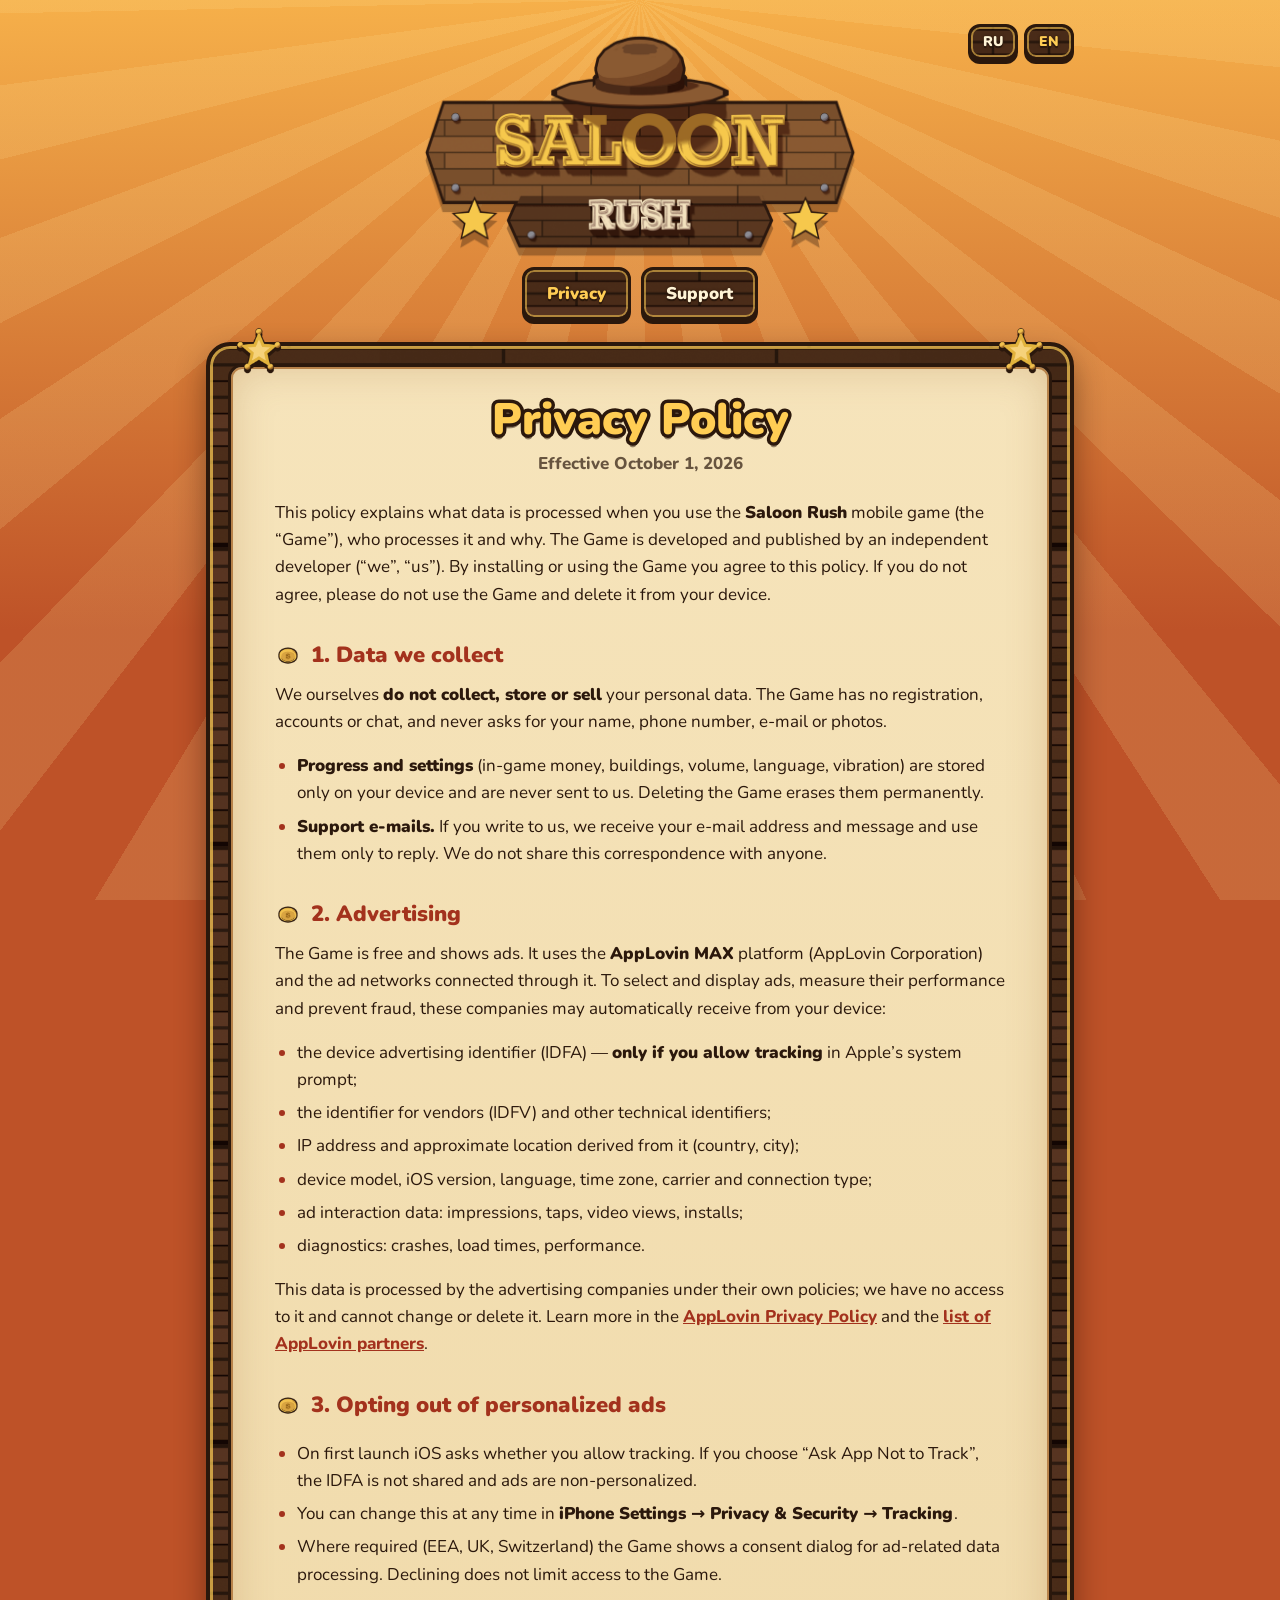
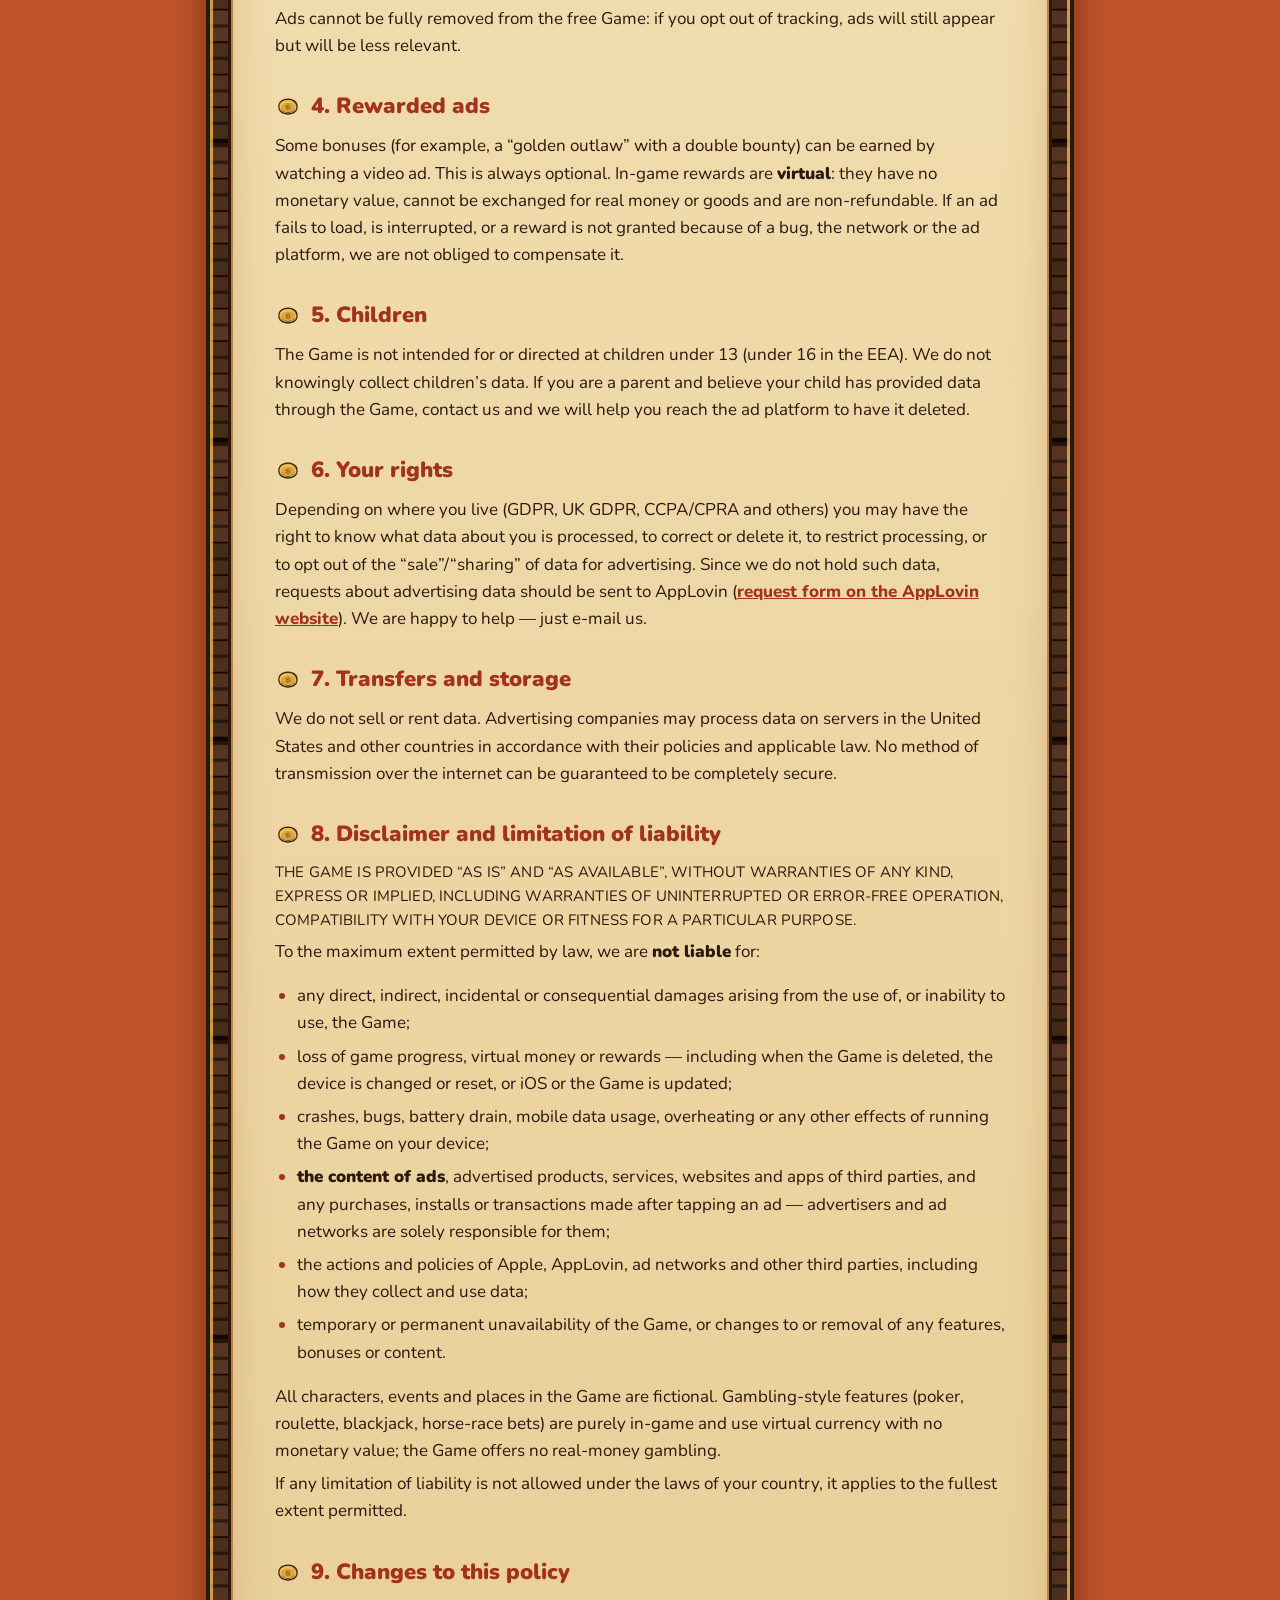
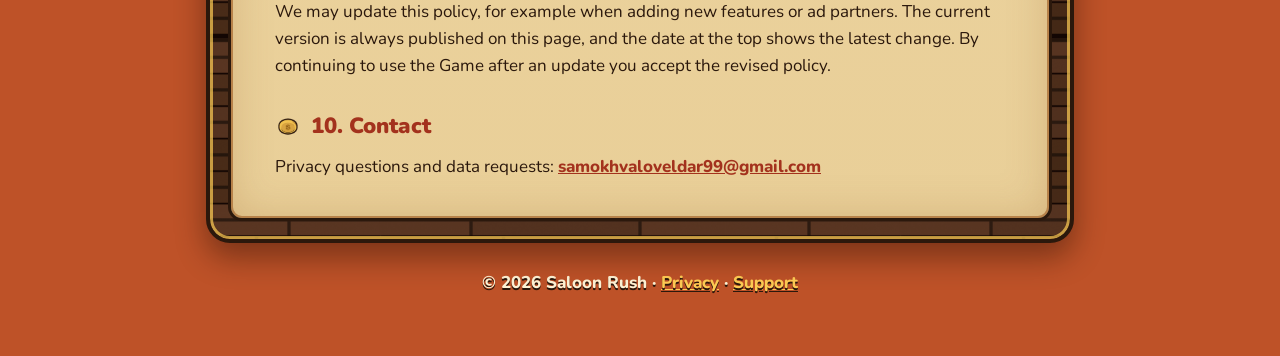
==== privacy.html @ 0d438d04 "Saloon Rush website: privacy policy and support Co-authored-by: Cursor <cursoragent@cursor.com>" ====
<!doctype html>
<html lang="en">
<head>
  <meta charset="utf-8">
  <meta name="viewport" content="width=device-width, initial-scale=1">
  <title>Saloon Rush — Privacy Policy</title>
  <meta name="title-ru" content="Saloon Rush — Политика конфиденциальности">
  <meta name="title-en" content="Saloon Rush — Privacy Policy">
  <meta name="description" content="Privacy Policy of the Saloon Rush mobile game.">
  <link rel="icon" href="img/icon.png">
  <link rel="preconnect" href="https://fonts.googleapis.com">
  <link rel="preconnect" href="https://fonts.gstatic.com" crossorigin>
  <link href="https://fonts.googleapis.com/css2?family=Nunito:wght@600;700;800;900&display=swap&subset=cyrillic" rel="stylesheet">
  <link rel="stylesheet" href="style.css">
  <script src="lang.js"></script>
</head>
<body>
<div class="wrap">
  <header>
    <div class="lang"><a class="plank" data-set="ru">RU</a><a class="plank" data-set="en">EN</a></div>
    <a class="logo-link" href="index.html"><img class="logo" src="img/logo.png" alt="Saloon Rush"></a>
  </header>
  <nav>
    <a class="plank on" href="privacy.html"><span data-lang="ru">Конфиденциальность</span><span data-lang="en">Privacy</span></a>
    <a class="plank" href="support.html"><span data-lang="ru">Поддержка</span><span data-lang="en">Support</span></a>
  </nav>

  <div class="board"><div class="paper">

<!-- ======================= RUSSIAN ======================= -->
<div data-lang="ru">
  <h1>Политика конфиденциальности</h1>
  <p class="date">Действует с 1 октября 2026 г.</p>

  <p>Эта политика описывает, какие данные обрабатываются при использовании мобильной игры <strong>Saloon Rush</strong> (далее — «Игра»), кто их обрабатывает и зачем. Игру разрабатывает и публикует независимый разработчик (далее — «мы»). Устанавливая Игру или пользуясь ею, вы соглашаетесь с этой политикой. Если вы не согласны — пожалуйста, не используйте Игру и удалите её с устройства.</p>

  <h2>1. Какие данные собираем мы</h2>
  <p>Мы сами <strong>не собираем, не храним и не продаём</strong> ваши персональные данные. В Игре нет регистрации, аккаунтов и чатов, мы не спрашиваем имя, телефон, e-mail или фотографии.</p>
  <ul>
    <li><strong>Прогресс и настройки</strong> (деньги в игре, постройки, громкость, язык, вибрация) хранятся только на вашем устройстве и никуда нам не отправляются. При удалении Игры они удаляются безвозвратно.</li>
    <li><strong>Письма в поддержку.</strong> Если вы напишете нам на e-mail, мы получим ваш адрес и содержание письма и используем их только для ответа. Переписка не передаётся третьим лицам.</li>
  </ul>

  <h2>2. Реклама</h2>
  <p>Игра бесплатна и показывает рекламу. Для этого используется рекламная платформа <strong>AppLovin MAX</strong> (AppLovin Corporation) и подключённые через неё рекламные сети-партнёры. Чтобы подобрать и показать объявление, измерить его эффективность и защититься от мошенничества, эти компании могут автоматически получать с вашего устройства:</p>
  <ul>
    <li>рекламный идентификатор устройства (IDFA) — <strong>только если вы разрешили отслеживание</strong> в системном окне Apple;</li>
    <li>идентификатор разработчика (IDFV) и другие технические идентификаторы;</li>
    <li>IP-адрес и примерное местоположение, определённое по нему (страна, город);</li>
    <li>модель устройства, версию iOS, язык, часовой пояс, оператора связи, тип подключения;</li>
    <li>данные о взаимодействии с рекламой: показы, нажатия, просмотры видео, установки;</li>
    <li>диагностические данные: сбои, время загрузки, производительность.</li>
  </ul>
  <p>Эти данные обрабатывают сами рекламные компании по своим правилам, мы к ним доступа не имеем и не можем их изменить или удалить. Подробнее: <a href="https://www.applovin.com/privacy/" target="_blank" rel="noopener">политика конфиденциальности AppLovin</a> и <a href="https://www.applovin.com/partners/" target="_blank" rel="noopener">список партнёров AppLovin</a>.</p>

  <h2>3. Как отключить персонализацию рекламы</h2>
  <ul>
    <li>При первом запуске iOS спросит, разрешаете ли вы отслеживание. Если выбрать «Попросить приложение не отслеживать», IDFA не передаётся, а реклама будет неперсонализированной.</li>
    <li>Изменить выбор можно в любой момент: <strong>Настройки iPhone → Конфиденциальность и безопасность → Отслеживание</strong>.</li>
    <li>Жителям ЕЭЗ, Великобритании и Швейцарии Игра при необходимости показывает окно согласия на обработку данных для рекламы. Отказ не ограничивает доступ к Игре.</li>
  </ul>
  <p>Полностью убрать рекламу из бесплатной Игры нельзя: при отказе от отслеживания объявления продолжат показываться, но будут менее точными.</p>

  <h2>4. Реклама за вознаграждение</h2>
  <p>Некоторые бонусы (например, «золотой бандит» с удвоенной наградой) можно получить, посмотрев рекламный ролик. Это всегда добровольно. Внутриигровые награды — <strong>виртуальные</strong>: они не имеют денежной стоимости, не обмениваются на реальные деньги или товары и не возвращаются. Если ролик не загрузился, был прерван или награда не начислилась из-за сбоя, сети или рекламной платформы, мы не обязаны её компенсировать.</p>

  <h2>5. Дети</h2>
  <p>Игра не предназначена для детей младше 13 лет (в ЕЭЗ — младше 16 лет) и не направлена на них. Мы сознательно не собираем данные детей. Если вы родитель и считаете, что ребёнок передал данные через Игру, напишите нам — мы поможем связаться с рекламной платформой для их удаления.</p>

  <h2>6. Ваши права</h2>
  <p>В зависимости от страны (GDPR, UK GDPR, CCPA/CPRA, ФЗ-152 и др.) вы можете иметь право узнать, какие данные о вас обрабатываются, исправить или удалить их, ограничить обработку или отказаться от «продажи»/«передачи» данных для рекламы. Так как сами мы данные не храним, такие запросы по рекламным данным нужно направлять в AppLovin (<a href="https://www.applovin.com/privacy/" target="_blank" rel="noopener">форма на сайте AppLovin</a>). Мы с радостью подскажем, как это сделать, — пишите на почту ниже.</p>

  <h2>7. Передача и хранение</h2>
  <p>Мы не продаём и не сдаём в аренду данные. Рекламные компании могут обрабатывать данные на серверах в США и других странах в соответствии со своими политиками и применимым законодательством. Мы не можем гарантировать абсолютную безопасность передачи данных через интернет.</p>

  <h2>8. Отказ от ответственности</h2>
  <p class="caps">Игра предоставляется «как есть» и «по мере доступности», без каких-либо гарантий, явных или подразумеваемых, в том числе гарантий бесперебойной работы, отсутствия ошибок, совместимости с вашим устройством и пригодности для определённой цели.</p>
  <p>В максимальной степени, допустимой законом, мы <strong>не несём ответственности</strong> за:</p>
  <ul>
    <li>любые прямые, косвенные, случайные или последующие убытки, связанные с использованием или невозможностью использования Игры;</li>
    <li>потерю игрового прогресса, виртуальных денег и наград — в том числе при удалении Игры, смене или сбросе устройства, обновлении iOS или Игры;</li>
    <li>сбои, ошибки, разряд батареи, расход мобильного трафика, перегрев или иные последствия работы Игры на устройстве;</li>
    <li><strong>содержание рекламы</strong>, рекламируемые товары, услуги, сайты и приложения третьих лиц, а также покупки, установки и любые сделки, совершённые после нажатия на рекламу, — ответственность за них несут рекламодатели и рекламные сети;</li>
    <li>действия и политику Apple, AppLovin, рекламных сетей и других третьих сторон, а также сбор и использование ими данных;</li>
    <li>временную или постоянную недоступность Игры, изменение или удаление любых её функций, бонусов и контента.</li>
  </ul>
  <p>Все персонажи, события и места в Игре вымышлены. Азартные элементы (покер, рулетка, блэкджек, ставки на скачках) — исключительно игровые, на виртуальную валюту без денежной стоимости; Игра не предлагает азартных игр на реальные деньги.</p>
  <p>Если какое-либо ограничение ответственности не допускается законом вашей страны, оно применяется в той мере, в какой это разрешено.</p>

  <h2>9. Изменения политики</h2>
  <p>Мы можем обновлять эту политику — например, при добавлении новых функций или рекламных партнёров. Актуальная версия всегда опубликована на этой странице, дата вверху показывает последнее изменение. Продолжая пользоваться Игрой после обновления, вы принимаете новую редакцию.</p>

  <h2>10. Контакты</h2>
  <p>Вопросы о конфиденциальности и запросы по данным: <a href="mailto:samokhvaloveldar99@gmail.com?subject=Saloon%20Rush%20%E2%80%94%20Privacy">samokhvaloveldar99@gmail.com</a></p>
</div>

<!-- ======================= ENGLISH ======================= -->
<div data-lang="en">
  <h1>Privacy Policy</h1>
  <p class="date">Effective October 1, 2026</p>

  <p>This policy explains what data is processed when you use the <strong>Saloon Rush</strong> mobile game (the “Game”), who processes it and why. The Game is developed and published by an independent developer (“we”, “us”). By installing or using the Game you agree to this policy. If you do not agree, please do not use the Game and delete it from your device.</p>

  <h2>1. Data we collect</h2>
  <p>We ourselves <strong>do not collect, store or sell</strong> your personal data. The Game has no registration, accounts or chat, and never asks for your name, phone number, e-mail or photos.</p>
  <ul>
    <li><strong>Progress and settings</strong> (in-game money, buildings, volume, language, vibration) are stored only on your device and are never sent to us. Deleting the Game erases them permanently.</li>
    <li><strong>Support e-mails.</strong> If you write to us, we receive your e-mail address and message and use them only to reply. We do not share this correspondence with anyone.</li>
  </ul>

  <h2>2. Advertising</h2>
  <p>The Game is free and shows ads. It uses the <strong>AppLovin MAX</strong> platform (AppLovin Corporation) and the ad networks connected through it. To select and display ads, measure their performance and prevent fraud, these companies may automatically receive from your device:</p>
  <ul>
    <li>the device advertising identifier (IDFA) — <strong>only if you allow tracking</strong> in Apple’s system prompt;</li>
    <li>the identifier for vendors (IDFV) and other technical identifiers;</li>
    <li>IP address and approximate location derived from it (country, city);</li>
    <li>device model, iOS version, language, time zone, carrier and connection type;</li>
    <li>ad interaction data: impressions, taps, video views, installs;</li>
    <li>diagnostics: crashes, load times, performance.</li>
  </ul>
  <p>This data is processed by the advertising companies under their own policies; we have no access to it and cannot change or delete it. Learn more in the <a href="https://www.applovin.com/privacy/" target="_blank" rel="noopener">AppLovin Privacy Policy</a> and the <a href="https://www.applovin.com/partners/" target="_blank" rel="noopener">list of AppLovin partners</a>.</p>

  <h2>3. Opting out of personalized ads</h2>
  <ul>
    <li>On first launch iOS asks whether you allow tracking. If you choose “Ask App Not to Track”, the IDFA is not shared and ads are non-personalized.</li>
    <li>You can change this at any time in <strong>iPhone Settings → Privacy &amp; Security → Tracking</strong>.</li>
    <li>Where required (EEA, UK, Switzerland) the Game shows a consent dialog for ad-related data processing. Declining does not limit access to the Game.</li>
  </ul>
  <p>Ads cannot be fully removed from the free Game: if you opt out of tracking, ads will still appear but will be less relevant.</p>

  <h2>4. Rewarded ads</h2>
  <p>Some bonuses (for example, a “golden outlaw” with a double bounty) can be earned by watching a video ad. This is always optional. In-game rewards are <strong>virtual</strong>: they have no monetary value, cannot be exchanged for real money or goods and are non-refundable. If an ad fails to load, is interrupted, or a reward is not granted because of a bug, the network or the ad platform, we are not obliged to compensate it.</p>

  <h2>5. Children</h2>
  <p>The Game is not intended for or directed at children under 13 (under 16 in the EEA). We do not knowingly collect children’s data. If you are a parent and believe your child has provided data through the Game, contact us and we will help you reach the ad platform to have it deleted.</p>

  <h2>6. Your rights</h2>
  <p>Depending on where you live (GDPR, UK GDPR, CCPA/CPRA and others) you may have the right to know what data about you is processed, to correct or delete it, to restrict processing, or to opt out of the “sale”/“sharing” of data for advertising. Since we do not hold such data, requests about advertising data should be sent to AppLovin (<a href="https://www.applovin.com/privacy/" target="_blank" rel="noopener">request form on the AppLovin website</a>). We are happy to help — just e-mail us.</p>

  <h2>7. Transfers and storage</h2>
  <p>We do not sell or rent data. Advertising companies may process data on servers in the United States and other countries in accordance with their policies and applicable law. No method of transmission over the internet can be guaranteed to be completely secure.</p>

  <h2>8. Disclaimer and limitation of liability</h2>
  <p class="caps">The Game is provided “as is” and “as available”, without warranties of any kind, express or implied, including warranties of uninterrupted or error-free operation, compatibility with your device or fitness for a particular purpose.</p>
  <p>To the maximum extent permitted by law, we are <strong>not liable</strong> for:</p>
  <ul>
    <li>any direct, indirect, incidental or consequential damages arising from the use of, or inability to use, the Game;</li>
    <li>loss of game progress, virtual money or rewards — including when the Game is deleted, the device is changed or reset, or iOS or the Game is updated;</li>
    <li>crashes, bugs, battery drain, mobile data usage, overheating or any other effects of running the Game on your device;</li>
    <li><strong>the content of ads</strong>, advertised products, services, websites and apps of third parties, and any purchases, installs or transactions made after tapping an ad — advertisers and ad networks are solely responsible for them;</li>
    <li>the actions and policies of Apple, AppLovin, ad networks and other third parties, including how they collect and use data;</li>
    <li>temporary or permanent unavailability of the Game, or changes to or removal of any features, bonuses or content.</li>
  </ul>
  <p>All characters, events and places in the Game are fictional. Gambling-style features (poker, roulette, blackjack, horse-race bets) are purely in-game and use virtual currency with no monetary value; the Game offers no real-money gambling.</p>
  <p>If any limitation of liability is not allowed under the laws of your country, it applies to the fullest extent permitted.</p>

  <h2>9. Changes to this policy</h2>
  <p>We may update this policy, for example when adding new features or ad partners. The current version is always published on this page, and the date at the top shows the latest change. By continuing to use the Game after an update you accept the revised policy.</p>

  <h2>10. Contact</h2>
  <p>Privacy questions and data requests: <a href="mailto:samokhvaloveldar99@gmail.com?subject=Saloon%20Rush%20%E2%80%94%20Privacy">samokhvaloveldar99@gmail.com</a></p>
</div>

  </div></div>

  <footer>© 2026 Saloon Rush · <a href="privacy.html"><span data-lang="ru">Конфиденциальность</span><span data-lang="en">Privacy</span></a> · <a href="support.html"><span data-lang="ru">Поддержка</span><span data-lang="en">Support</span></a></footer>
</div>
<img class="deco cactus" src="img/cactus_a.png" alt="">
<img class="deco weed" src="img/tumbleweed.png" alt="">
</body>
</html>
---- style.css ----
:root {
  --ink: #2b180c;
  --wood: #3b2012;
  --gold: #ffcd54;
  --cream: #fff4d6;
  --parch: #f6e4bb;
  --parch-d: #e9cf98;
  --red: #a3321d;
}

* { box-sizing: border-box; }

html { background: #be5228; }

body {
  margin: 0;
  min-height: 100vh;
  font-family: "Nunito", "SF Pro Rounded", system-ui, sans-serif;
  color: var(--ink);
  font-size: 17px;
  line-height: 1.6;
  background:
    repeating-conic-gradient(from 0deg at 50% 0%, rgba(255, 226, 150, 0.16) 0deg 6.4deg, transparent 6.4deg 12.8deg),
    linear-gradient(#f6b04a, #be5228 70%);
  background-attachment: fixed;
}

.wrap { max-width: 900px; margin: 0 auto; padding: 24px 16px 60px; }

header { text-align: center; position: relative; }
header .logo { width: min(440px, 82vw); filter: drop-shadow(0 8px 0 rgba(43, 24, 12, 0.35)); }
header .logo-link { display: inline-block; transition: transform 0.15s; }
header .logo-link:hover { transform: rotate(-1.5deg) scale(1.02); }

nav { display: flex; gap: 10px; justify-content: center; flex-wrap: wrap; margin: 6px 0 22px; }

.plank {
  display: inline-block;
  padding: 10px 22px;
  font-weight: 900;
  font-size: 17px;
  color: var(--cream);
  text-decoration: none;
  background: #8a5a32 url("img/ui_planks.png") center / 400px;
  border: 3px solid var(--ink);
  border-radius: 12px;
  box-shadow: inset 0 0 0 2px rgba(255, 205, 84, 0.55), 0 4px 0 var(--ink);
  text-shadow: 0 2px 0 var(--ink), 0 0 3px var(--ink);
  cursor: pointer;
  transition: transform 0.1s, box-shadow 0.1s;
}
.plank:hover { transform: translateY(-2px); }
.plank:active { transform: translateY(2px); box-shadow: inset 0 0 0 2px rgba(255, 205, 84, 0.55), 0 1px 0 var(--ink); }
.plank.on { background-color: #b8762f; color: var(--gold); }
.plank.big { font-size: 20px; padding: 14px 30px; }

.lang { position: absolute; right: 0; top: 0; display: flex; gap: 6px; }
.lang .plank { padding: 4px 12px; font-size: 14px; }

.board {
  position: relative;
  background: var(--wood) url("img/ui_planks.png") center / 520px;
  border: 4px solid var(--ink);
  border-radius: 24px;
  padding: 18px;
  box-shadow: 0 14px 30px rgba(40, 16, 4, 0.45), inset 0 0 0 3px rgba(255, 205, 84, 0.7);
}
.board::before, .board::after {
  content: "";
  position: absolute;
  width: 54px; height: 54px;
  top: -24px;
  background: url("img/ui_star.png") center / contain no-repeat;
  filter: drop-shadow(0 3px 0 var(--ink));
}
.board::before { left: 22px; }
.board::after { right: 22px; }

.paper {
  background: linear-gradient(var(--parch), var(--parch-d));
  border: 3px solid var(--ink);
  border-radius: 14px;
  padding: 28px clamp(18px, 4vw, 44px) 32px;
  box-shadow: inset 0 0 0 2px #b7824a, inset 0 0 40px rgba(150, 95, 40, 0.25);
}

h1 {
  margin: 0 0 4px;
  text-align: center;
  font-size: clamp(30px, 5vw, 44px);
  font-weight: 900;
  line-height: 1.15;
  color: var(--gold);
  -webkit-text-stroke: 7px var(--ink);
  paint-order: stroke fill;
  text-shadow: 0 5px 0 rgba(43, 24, 12, 0.5);
}
.date { text-align: center; font-weight: 800; opacity: 0.7; margin: 0 0 22px; }

h2 {
  margin: 30px 0 8px;
  font-size: 22px;
  font-weight: 900;
  color: var(--red);
  display: flex; align-items: center; gap: 10px;
}
h2::before {
  content: "";
  flex: none;
  width: 26px; height: 26px;
  background: url("img/icon_coin.png") center / contain no-repeat;
}

p, li { margin: 6px 0; }
ul { padding-left: 22px; }
li::marker { color: var(--red); }
a { color: var(--red); font-weight: 800; }
strong { font-weight: 900; }

.note {
  margin: 18px 0;
  padding: 12px 16px;
  background: rgba(255, 255, 255, 0.35);
  border: 2px dashed #b7824a;
  border-radius: 10px;
  font-weight: 700;
}

.caps { text-transform: uppercase; font-size: 15px; letter-spacing: 0.01em; }

.hero { text-align: center; padding: 8px 0 4px; }
.hero .icon { width: 120px; border-radius: 28px; border: 4px solid var(--ink); box-shadow: 0 6px 0 var(--ink); }
.hero .links { display: flex; gap: 14px; justify-content: center; flex-wrap: wrap; margin-top: 22px; }

.mail {
  text-align: center;
  margin: 24px 0 8px;
}
.mail .addr { display: block; margin-top: 10px; font-size: 18px; font-weight: 900; word-break: break-all; }

.faq details {
  margin: 10px 0;
  background: rgba(255, 255, 255, 0.35);
  border: 2px solid #b7824a;
  border-radius: 10px;
  padding: 10px 16px;
}
.faq summary { font-weight: 900; cursor: pointer; }
.faq details[open] summary { margin-bottom: 6px; }

footer { text-align: center; margin-top: 26px; color: var(--cream); font-weight: 800; text-shadow: 0 2px 0 var(--ink); }
footer a { color: var(--gold); }

.deco { position: fixed; bottom: 0; pointer-events: none; z-index: -1; }
.deco.cactus { left: 2vw; width: 90px; }
.deco.weed { right: -80px; bottom: 14px; width: 70px; animation: roll 14s linear infinite; }
@keyframes roll {
  from { transform: translateX(0) rotate(0); }
  to { transform: translateX(calc(-100vw - 160px)) rotate(-1440deg); }
}

[data-lang] { display: none; }
html[lang="ru"] [data-lang="ru"], html[lang="en"] [data-lang="en"] { display: block; }
html[lang="ru"] span[data-lang="ru"], html[lang="en"] span[data-lang="en"] { display: inline; }

@media (max-width: 600px) {
  body { font-size: 16px; }
  .lang { position: static; justify-content: center; margin-bottom: 6px; }
  .deco.cactus { width: 60px; }
}
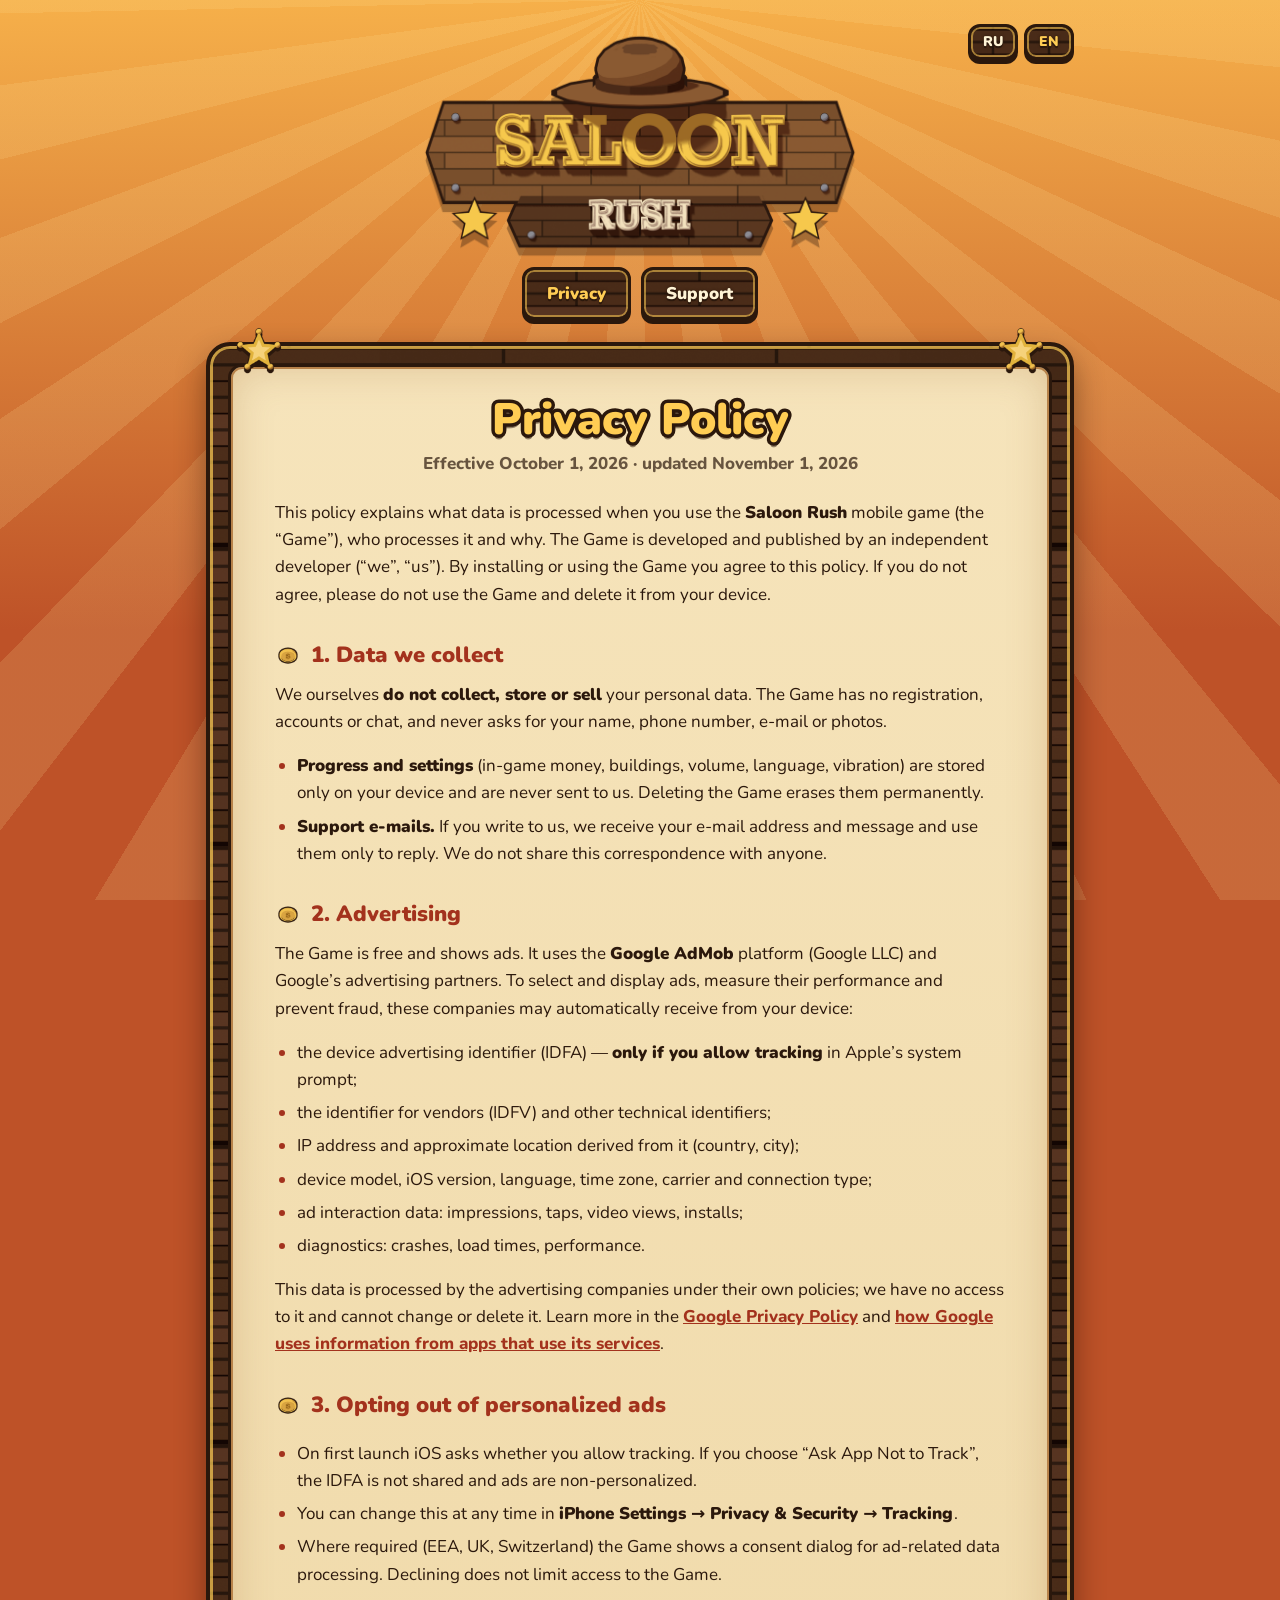
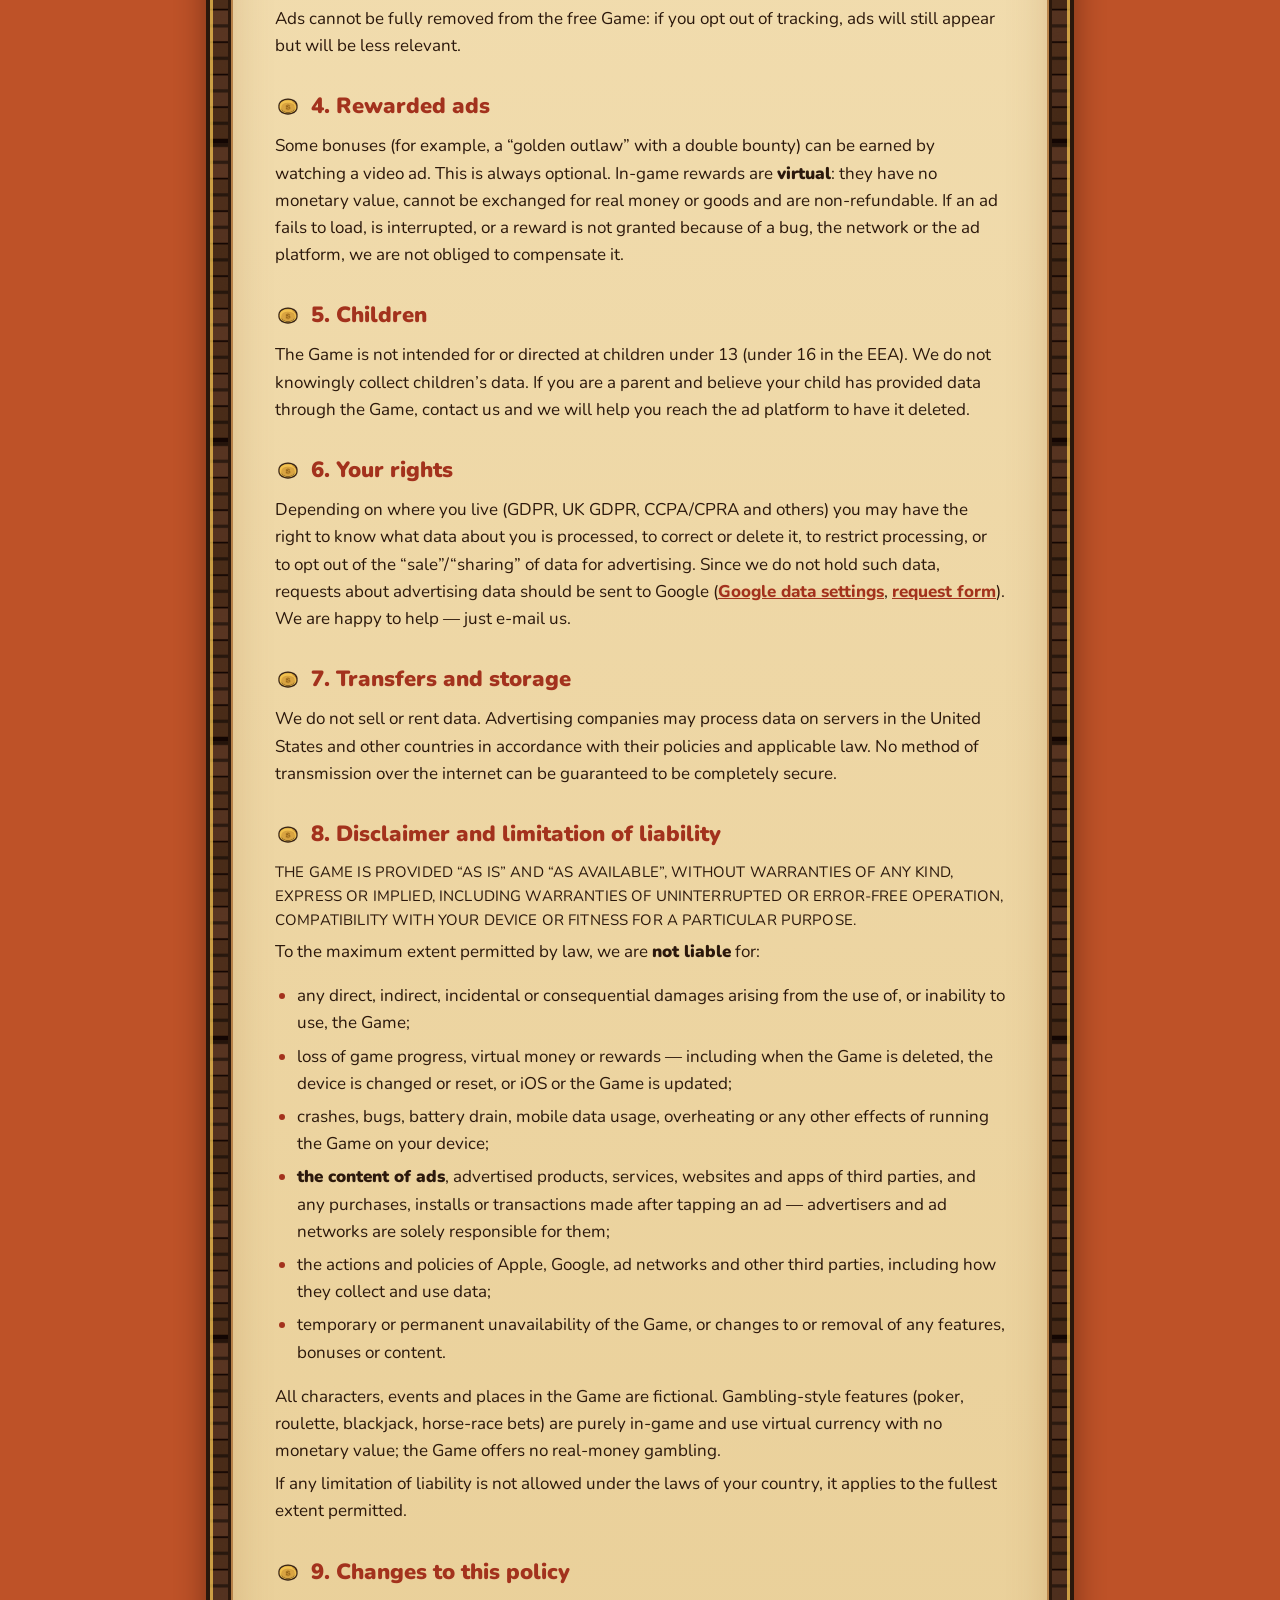
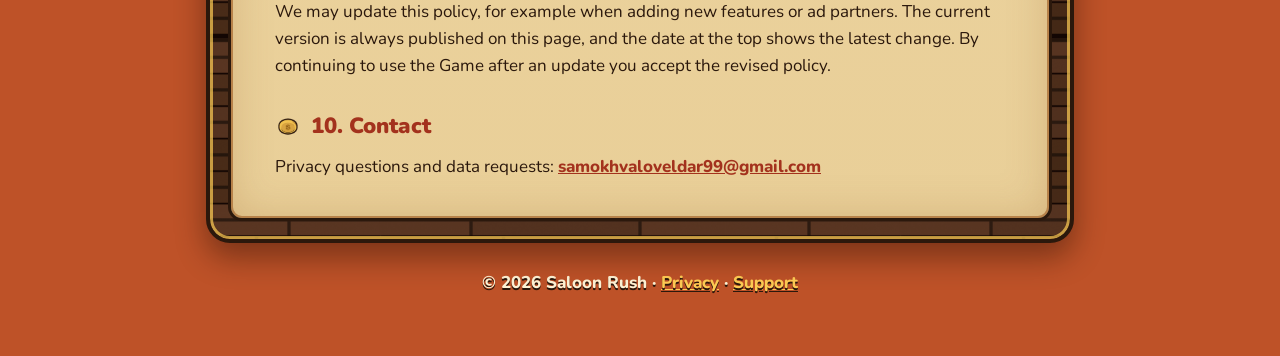
==== commit 4d297353: "Privacy policy: ads via Google AdMob Co-authored-by: Cursor <cursoragent@cursor.com>" ====
--- a/privacy.html
+++ b/privacy.html
@@ -30,7 +30,7 @@
 <!-- ======================= RUSSIAN ======================= -->
 <div data-lang="ru">
   <h1>Политика конфиденциальности</h1>
-  <p class="date">Действует с 1 октября 2026 г.</p>
+  <p class="date">Действует с 1 октября 2026 г. · обновлено 1 ноября 2026 г.</p>
 
   <p>Эта политика описывает, какие данные обрабатываются при использовании мобильной игры <strong>Saloon Rush</strong> (далее — «Игра»), кто их обрабатывает и зачем. Игру разрабатывает и публикует независимый разработчик (далее — «мы»). Устанавливая Игру или пользуясь ею, вы соглашаетесь с этой политикой. Если вы не согласны — пожалуйста, не используйте Игру и удалите её с устройства.</p>
 
@@ -42,7 +42,7 @@
   </ul>
 
   <h2>2. Реклама</h2>
-  <p>Игра бесплатна и показывает рекламу. Для этого используется рекламная платформа <strong>AppLovin MAX</strong> (AppLovin Corporation) и подключённые через неё рекламные сети-партнёры. Чтобы подобрать и показать объявление, измерить его эффективность и защититься от мошенничества, эти компании могут автоматически получать с вашего устройства:</p>
+  <p>Игра бесплатна и показывает рекламу. Для этого используется рекламная платформа <strong>Google AdMob</strong> (Google LLC) и рекламные партнёры Google. Чтобы подобрать и показать объявление, измерить его эффективность и защититься от мошенничества, эти компании могут автоматически получать с вашего устройства:</p>
   <ul>
     <li>рекламный идентификатор устройства (IDFA) — <strong>только если вы разрешили отслеживание</strong> в системном окне Apple;</li>
     <li>идентификатор разработчика (IDFV) и другие технические идентификаторы;</li>
@@ -51,7 +51,7 @@
     <li>данные о взаимодействии с рекламой: показы, нажатия, просмотры видео, установки;</li>
     <li>диагностические данные: сбои, время загрузки, производительность.</li>
   </ul>
-  <p>Эти данные обрабатывают сами рекламные компании по своим правилам, мы к ним доступа не имеем и не можем их изменить или удалить. Подробнее: <a href="https://www.applovin.com/privacy/" target="_blank" rel="noopener">политика конфиденциальности AppLovin</a> и <a href="https://www.applovin.com/partners/" target="_blank" rel="noopener">список партнёров AppLovin</a>.</p>
+  <p>Эти данные обрабатывают сами рекламные компании по своим правилам, мы к ним доступа не имеем и не можем их изменить или удалить. Подробнее: <a href="https://policies.google.com/privacy" target="_blank" rel="noopener">политика конфиденциальности Google</a> и <a href="https://policies.google.com/technologies/partner-sites" target="_blank" rel="noopener">как Google использует данные в приложениях партнёров</a>.</p>
 
   <h2>3. Как отключить персонализацию рекламы</h2>
   <ul>
@@ -68,7 +68,7 @@
   <p>Игра не предназначена для детей младше 13 лет (в ЕЭЗ — младше 16 лет) и не направлена на них. Мы сознательно не собираем данные детей. Если вы родитель и считаете, что ребёнок передал данные через Игру, напишите нам — мы поможем связаться с рекламной платформой для их удаления.</p>
 
   <h2>6. Ваши права</h2>
-  <p>В зависимости от страны (GDPR, UK GDPR, CCPA/CPRA, ФЗ-152 и др.) вы можете иметь право узнать, какие данные о вас обрабатываются, исправить или удалить их, ограничить обработку или отказаться от «продажи»/«передачи» данных для рекламы. Так как сами мы данные не храним, такие запросы по рекламным данным нужно направлять в AppLovin (<a href="https://www.applovin.com/privacy/" target="_blank" rel="noopener">форма на сайте AppLovin</a>). Мы с радостью подскажем, как это сделать, — пишите на почту ниже.</p>
+  <p>В зависимости от страны (GDPR, UK GDPR, CCPA/CPRA, ФЗ-152 и др.) вы можете иметь право узнать, какие данные о вас обрабатываются, исправить или удалить их, ограничить обработку или отказаться от «продажи»/«передачи» данных для рекламы. Так как сами мы данные не храним, такие запросы по рекламным данным нужно направлять в Google (<a href="https://myaccount.google.com/data-and-privacy" target="_blank" rel="noopener">настройки данных Google</a>, <a href="https://support.google.com/policies/answer/9581826" target="_blank" rel="noopener">форма запроса</a>). Мы с радостью подскажем, как это сделать, — пишите на почту ниже.</p>
 
   <h2>7. Передача и хранение</h2>
   <p>Мы не продаём и не сдаём в аренду данные. Рекламные компании могут обрабатывать данные на серверах в США и других странах в соответствии со своими политиками и применимым законодательством. Мы не можем гарантировать абсолютную безопасность передачи данных через интернет.</p>
@@ -81,7 +81,7 @@
     <li>потерю игрового прогресса, виртуальных денег и наград — в том числе при удалении Игры, смене или сбросе устройства, обновлении iOS или Игры;</li>
     <li>сбои, ошибки, разряд батареи, расход мобильного трафика, перегрев или иные последствия работы Игры на устройстве;</li>
     <li><strong>содержание рекламы</strong>, рекламируемые товары, услуги, сайты и приложения третьих лиц, а также покупки, установки и любые сделки, совершённые после нажатия на рекламу, — ответственность за них несут рекламодатели и рекламные сети;</li>
-    <li>действия и политику Apple, AppLovin, рекламных сетей и других третьих сторон, а также сбор и использование ими данных;</li>
+    <li>действия и политику Apple, Google, рекламных сетей и других третьих сторон, а также сбор и использование ими данных;</li>
     <li>временную или постоянную недоступность Игры, изменение или удаление любых её функций, бонусов и контента.</li>
   </ul>
   <p>Все персонажи, события и места в Игре вымышлены. Азартные элементы (покер, рулетка, блэкджек, ставки на скачках) — исключительно игровые, на виртуальную валюту без денежной стоимости; Игра не предлагает азартных игр на реальные деньги.</p>
@@ -97,7 +97,7 @@
 <!-- ======================= ENGLISH ======================= -->
 <div data-lang="en">
   <h1>Privacy Policy</h1>
-  <p class="date">Effective October 1, 2026</p>
+  <p class="date">Effective October 1, 2026 · updated November 1, 2026</p>
 
   <p>This policy explains what data is processed when you use the <strong>Saloon Rush</strong> mobile game (the “Game”), who processes it and why. The Game is developed and published by an independent developer (“we”, “us”). By installing or using the Game you agree to this policy. If you do not agree, please do not use the Game and delete it from your device.</p>
 
@@ -109,7 +109,7 @@
   </ul>
 
   <h2>2. Advertising</h2>
-  <p>The Game is free and shows ads. It uses the <strong>AppLovin MAX</strong> platform (AppLovin Corporation) and the ad networks connected through it. To select and display ads, measure their performance and prevent fraud, these companies may automatically receive from your device:</p>
+  <p>The Game is free and shows ads. It uses the <strong>Google AdMob</strong> platform (Google LLC) and Google’s advertising partners. To select and display ads, measure their performance and prevent fraud, these companies may automatically receive from your device:</p>
   <ul>
     <li>the device advertising identifier (IDFA) — <strong>only if you allow tracking</strong> in Apple’s system prompt;</li>
     <li>the identifier for vendors (IDFV) and other technical identifiers;</li>
@@ -118,7 +118,7 @@
     <li>ad interaction data: impressions, taps, video views, installs;</li>
     <li>diagnostics: crashes, load times, performance.</li>
   </ul>
-  <p>This data is processed by the advertising companies under their own policies; we have no access to it and cannot change or delete it. Learn more in the <a href="https://www.applovin.com/privacy/" target="_blank" rel="noopener">AppLovin Privacy Policy</a> and the <a href="https://www.applovin.com/partners/" target="_blank" rel="noopener">list of AppLovin partners</a>.</p>
+  <p>This data is processed by the advertising companies under their own policies; we have no access to it and cannot change or delete it. Learn more in the <a href="https://policies.google.com/privacy" target="_blank" rel="noopener">Google Privacy Policy</a> and <a href="https://policies.google.com/technologies/partner-sites" target="_blank" rel="noopener">how Google uses information from apps that use its services</a>.</p>
 
   <h2>3. Opting out of personalized ads</h2>
   <ul>
@@ -135,7 +135,7 @@
   <p>The Game is not intended for or directed at children under 13 (under 16 in the EEA). We do not knowingly collect children’s data. If you are a parent and believe your child has provided data through the Game, contact us and we will help you reach the ad platform to have it deleted.</p>
 
   <h2>6. Your rights</h2>
-  <p>Depending on where you live (GDPR, UK GDPR, CCPA/CPRA and others) you may have the right to know what data about you is processed, to correct or delete it, to restrict processing, or to opt out of the “sale”/“sharing” of data for advertising. Since we do not hold such data, requests about advertising data should be sent to AppLovin (<a href="https://www.applovin.com/privacy/" target="_blank" rel="noopener">request form on the AppLovin website</a>). We are happy to help — just e-mail us.</p>
+  <p>Depending on where you live (GDPR, UK GDPR, CCPA/CPRA and others) you may have the right to know what data about you is processed, to correct or delete it, to restrict processing, or to opt out of the “sale”/“sharing” of data for advertising. Since we do not hold such data, requests about advertising data should be sent to Google (<a href="https://myaccount.google.com/data-and-privacy" target="_blank" rel="noopener">Google data settings</a>, <a href="https://support.google.com/policies/answer/9581826" target="_blank" rel="noopener">request form</a>). We are happy to help — just e-mail us.</p>
 
   <h2>7. Transfers and storage</h2>
   <p>We do not sell or rent data. Advertising companies may process data on servers in the United States and other countries in accordance with their policies and applicable law. No method of transmission over the internet can be guaranteed to be completely secure.</p>
@@ -148,7 +148,7 @@
     <li>loss of game progress, virtual money or rewards — including when the Game is deleted, the device is changed or reset, or iOS or the Game is updated;</li>
     <li>crashes, bugs, battery drain, mobile data usage, overheating or any other effects of running the Game on your device;</li>
     <li><strong>the content of ads</strong>, advertised products, services, websites and apps of third parties, and any purchases, installs or transactions made after tapping an ad — advertisers and ad networks are solely responsible for them;</li>
-    <li>the actions and policies of Apple, AppLovin, ad networks and other third parties, including how they collect and use data;</li>
+    <li>the actions and policies of Apple, Google, ad networks and other third parties, including how they collect and use data;</li>
     <li>temporary or permanent unavailability of the Game, or changes to or removal of any features, bonuses or content.</li>
   </ul>
   <p>All characters, events and places in the Game are fictional. Gambling-style features (poker, roulette, blackjack, horse-race bets) are purely in-game and use virtual currency with no monetary value; the Game offers no real-money gambling.</p>
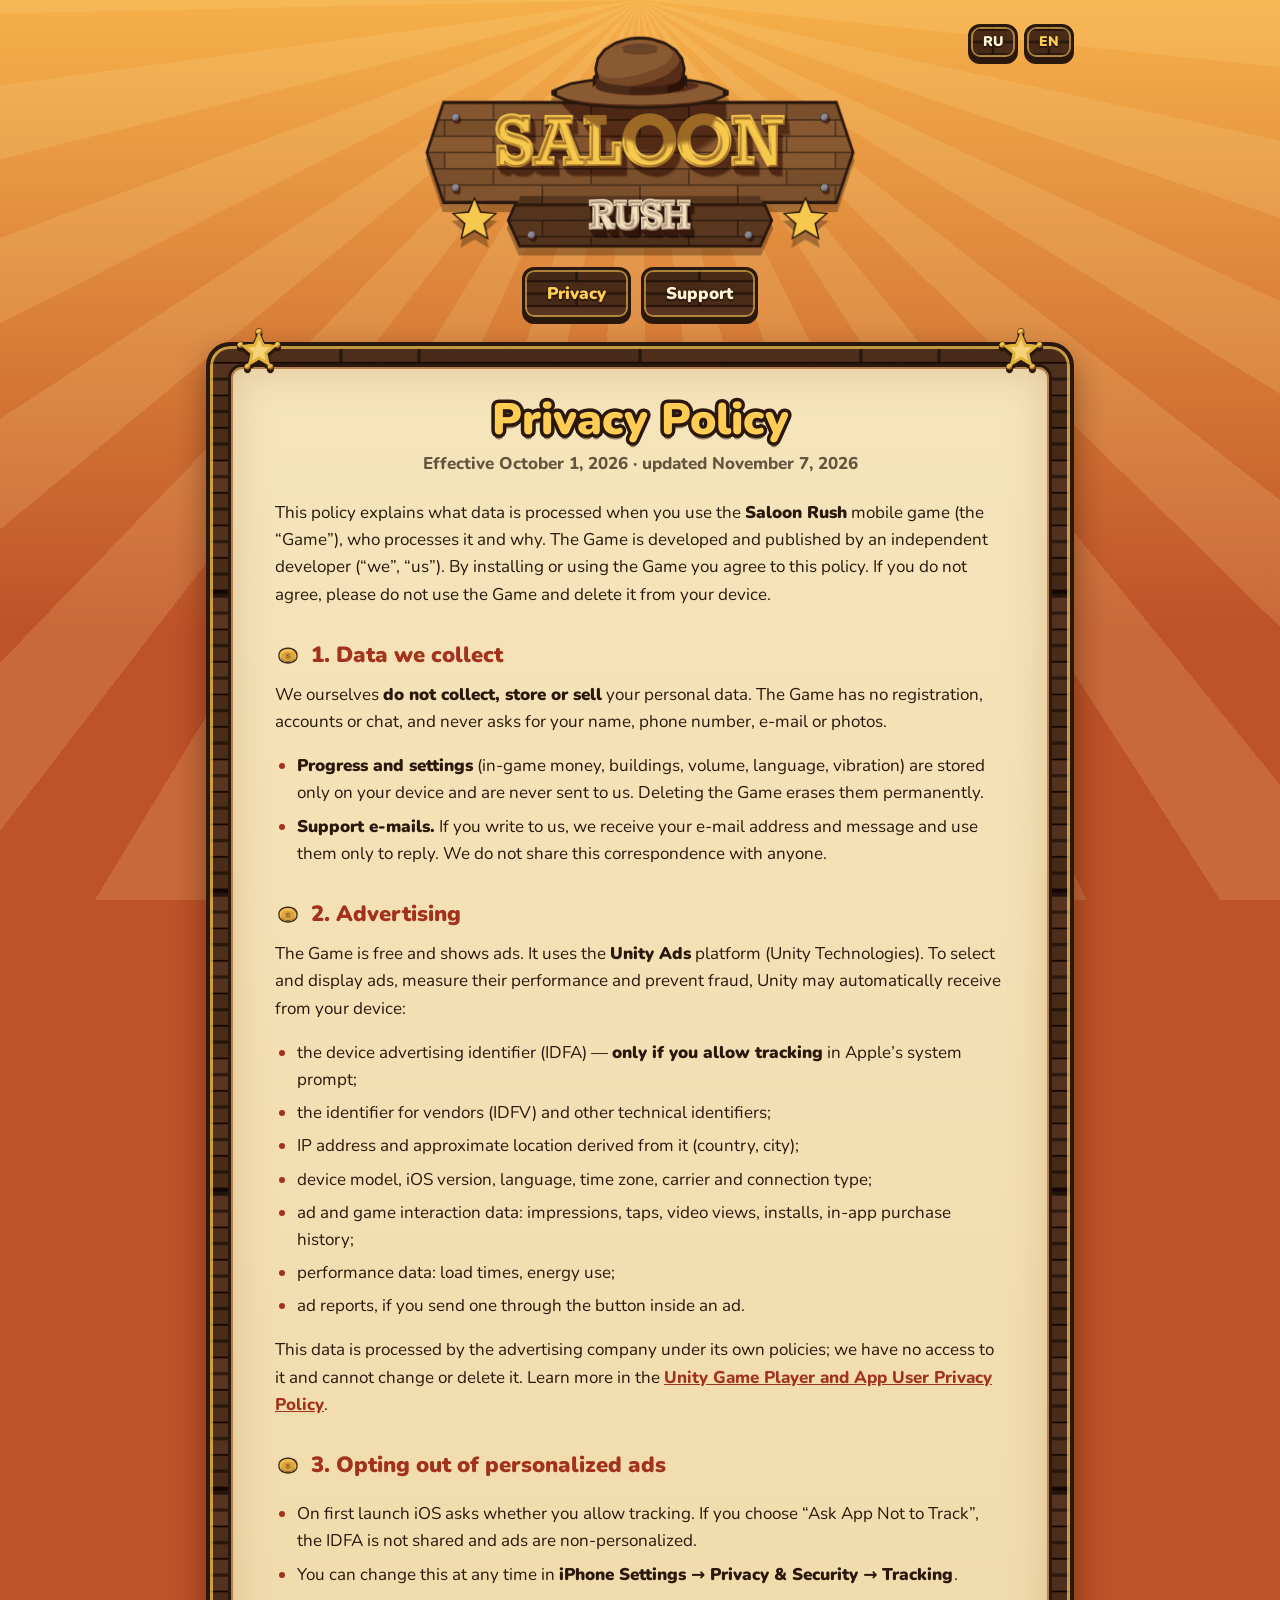
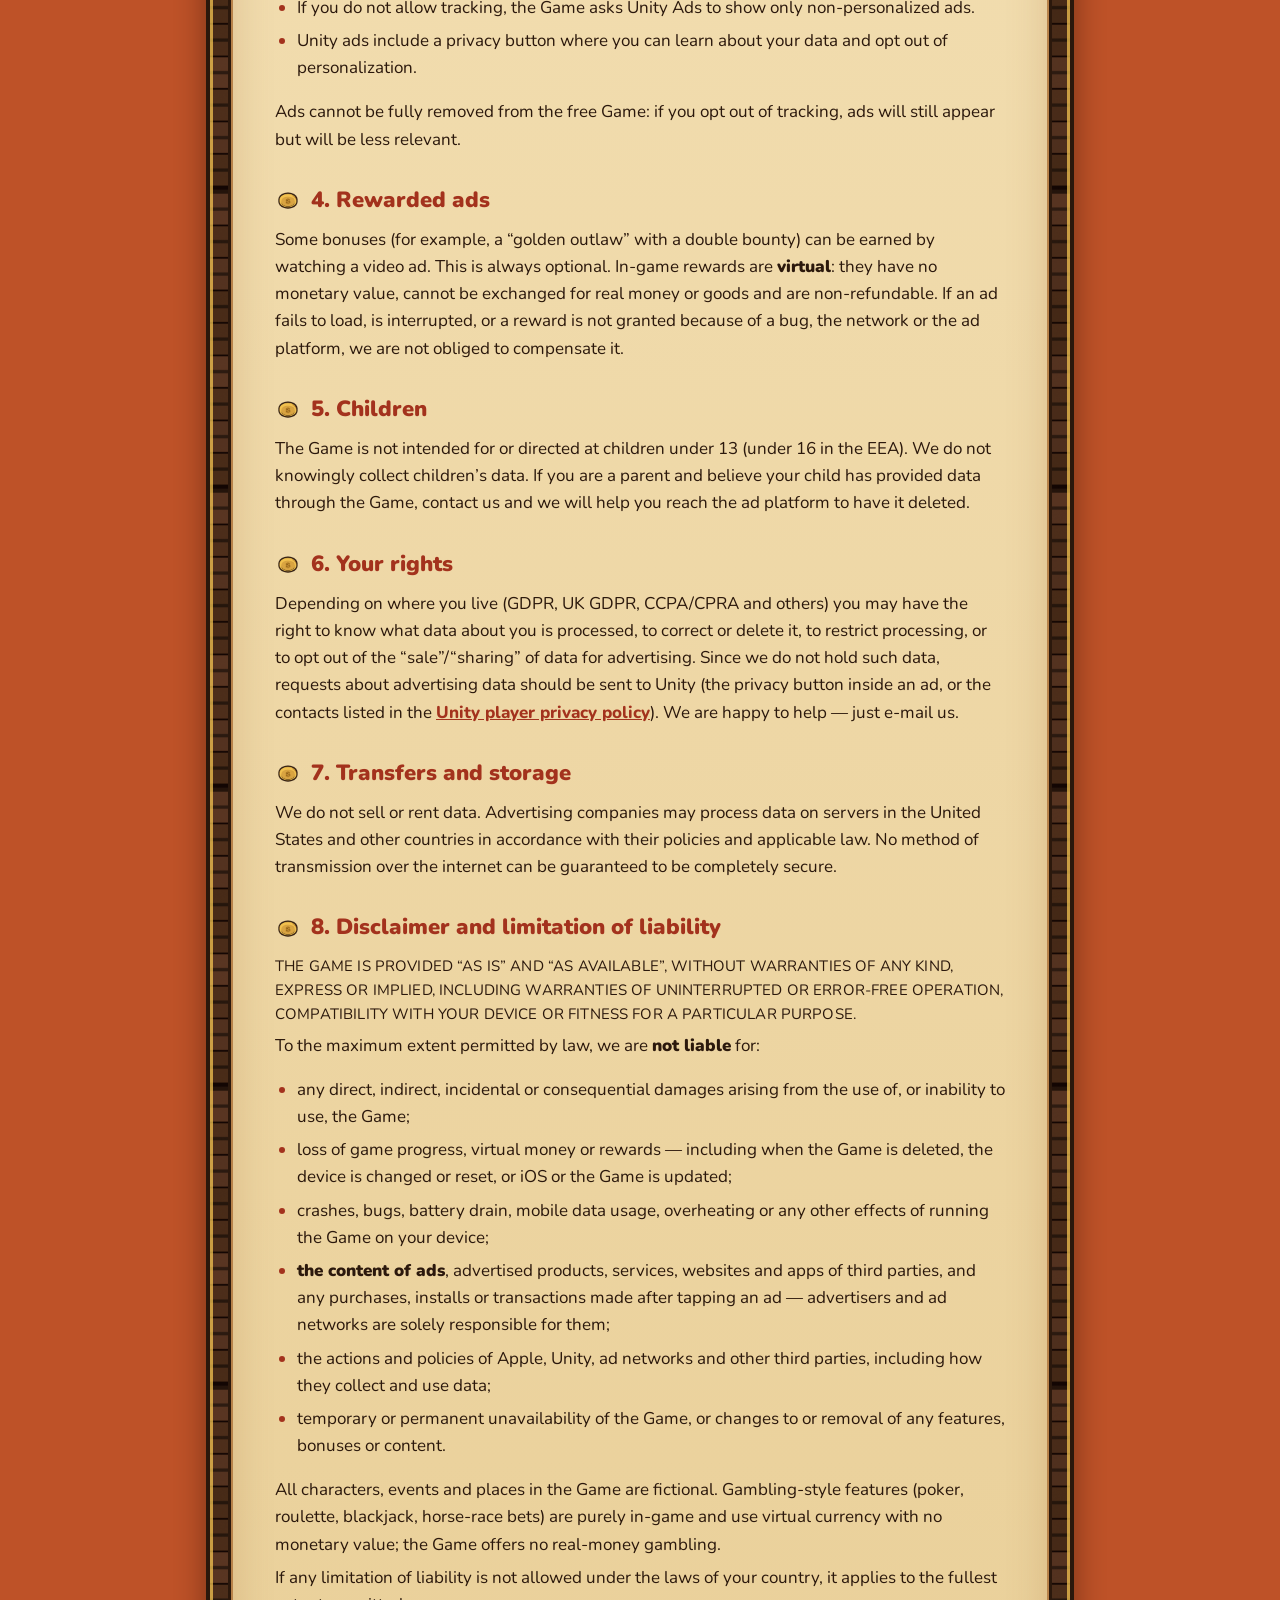
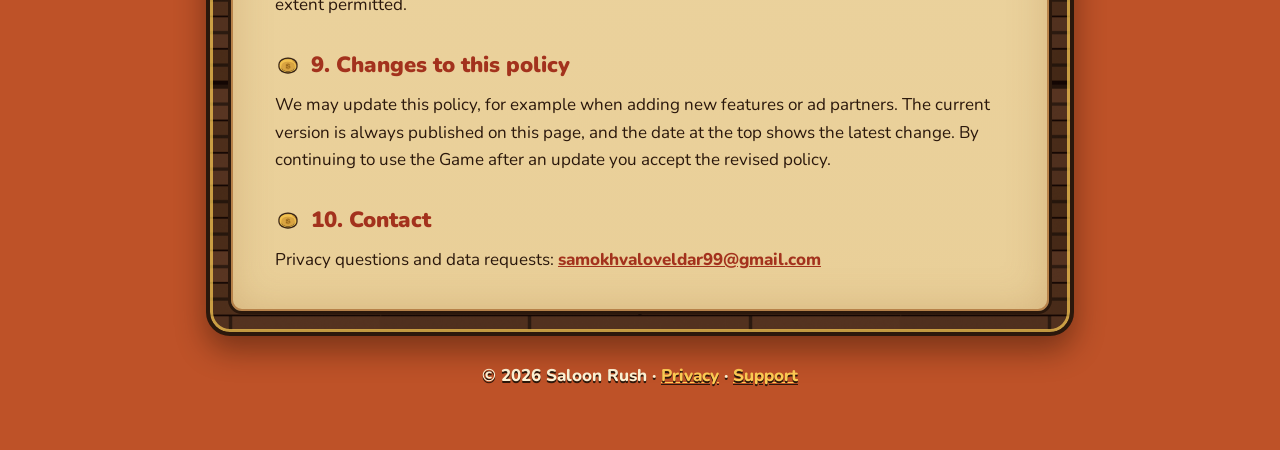
==== commit 83662329: "Privacy policy: Unity Ads instead of Google AdMob Co-authored-by: Cursor <cursoragent@cursor.com>" ====
--- a/privacy.html
+++ b/privacy.html
@@ -30,7 +30,7 @@
 <!-- ======================= RUSSIAN ======================= -->
 <div data-lang="ru">
   <h1>Политика конфиденциальности</h1>
-  <p class="date">Действует с 1 октября 2026 г. · обновлено 1 ноября 2026 г.</p>
+  <p class="date">Действует с 1 октября 2026 г. · обновлено 7 ноября 2026 г.</p>
 
   <p>Эта политика описывает, какие данные обрабатываются при использовании мобильной игры <strong>Saloon Rush</strong> (далее — «Игра»), кто их обрабатывает и зачем. Игру разрабатывает и публикует независимый разработчик (далее — «мы»). Устанавливая Игру или пользуясь ею, вы соглашаетесь с этой политикой. Если вы не согласны — пожалуйста, не используйте Игру и удалите её с устройства.</p>
 
@@ -42,22 +42,24 @@
   </ul>
 
   <h2>2. Реклама</h2>
-  <p>Игра бесплатна и показывает рекламу. Для этого используется рекламная платформа <strong>Google AdMob</strong> (Google LLC) и рекламные партнёры Google. Чтобы подобрать и показать объявление, измерить его эффективность и защититься от мошенничества, эти компании могут автоматически получать с вашего устройства:</p>
+  <p>Игра бесплатна и показывает рекламу. Для этого используется рекламная платформа <strong>Unity Ads</strong> (Unity Technologies). Чтобы подобрать и показать объявление, измерить его эффективность и защититься от мошенничества, эти компании могут автоматически получать с вашего устройства:</p>
   <ul>
     <li>рекламный идентификатор устройства (IDFA) — <strong>только если вы разрешили отслеживание</strong> в системном окне Apple;</li>
     <li>идентификатор разработчика (IDFV) и другие технические идентификаторы;</li>
     <li>IP-адрес и примерное местоположение, определённое по нему (страна, город);</li>
     <li>модель устройства, версию iOS, язык, часовой пояс, оператора связи, тип подключения;</li>
-    <li>данные о взаимодействии с рекламой: показы, нажатия, просмотры видео, установки;</li>
-    <li>диагностические данные: сбои, время загрузки, производительность.</li>
+    <li>данные о взаимодействии с рекламой и Игрой: показы, нажатия, просмотры видео, установки, история покупок в приложениях;</li>
+    <li>данные о производительности: скорость загрузки, расход энергии;</li>
+    <li>жалобы на рекламу, если вы отправите их через кнопку в самом объявлении.</li>
   </ul>
-  <p>Эти данные обрабатывают сами рекламные компании по своим правилам, мы к ним доступа не имеем и не можем их изменить или удалить. Подробнее: <a href="https://policies.google.com/privacy" target="_blank" rel="noopener">политика конфиденциальности Google</a> и <a href="https://policies.google.com/technologies/partner-sites" target="_blank" rel="noopener">как Google использует данные в приложениях партнёров</a>.</p>
+  <p>Эти данные обрабатывает сама рекламная компания по своим правилам, мы к ним доступа не имеем и не можем их изменить или удалить. Подробнее: <a href="https://unity.com/legal/game-player-and-app-user-privacy-policy" target="_blank" rel="noopener">политика конфиденциальности Unity для игроков</a>.</p>
 
   <h2>3. Как отключить персонализацию рекламы</h2>
   <ul>
     <li>При первом запуске iOS спросит, разрешаете ли вы отслеживание. Если выбрать «Попросить приложение не отслеживать», IDFA не передаётся, а реклама будет неперсонализированной.</li>
     <li>Изменить выбор можно в любой момент: <strong>Настройки iPhone → Конфиденциальность и безопасность → Отслеживание</strong>.</li>
-    <li>Жителям ЕЭЗ, Великобритании и Швейцарии Игра при необходимости показывает окно согласия на обработку данных для рекламы. Отказ не ограничивает доступ к Игре.</li>
+    <li>Если вы не разрешили отслеживание, Игра просит Unity Ads показывать только неперсонализированную рекламу.</li>
+    <li>В самих объявлениях Unity есть кнопка с информацией о конфиденциальности, через неё можно узнать о своих данных и отказаться от персонализации.</li>
   </ul>
   <p>Полностью убрать рекламу из бесплатной Игры нельзя: при отказе от отслеживания объявления продолжат показываться, но будут менее точными.</p>
 
@@ -68,7 +70,7 @@
   <p>Игра не предназначена для детей младше 13 лет (в ЕЭЗ — младше 16 лет) и не направлена на них. Мы сознательно не собираем данные детей. Если вы родитель и считаете, что ребёнок передал данные через Игру, напишите нам — мы поможем связаться с рекламной платформой для их удаления.</p>
 
   <h2>6. Ваши права</h2>
-  <p>В зависимости от страны (GDPR, UK GDPR, CCPA/CPRA, ФЗ-152 и др.) вы можете иметь право узнать, какие данные о вас обрабатываются, исправить или удалить их, ограничить обработку или отказаться от «продажи»/«передачи» данных для рекламы. Так как сами мы данные не храним, такие запросы по рекламным данным нужно направлять в Google (<a href="https://myaccount.google.com/data-and-privacy" target="_blank" rel="noopener">настройки данных Google</a>, <a href="https://support.google.com/policies/answer/9581826" target="_blank" rel="noopener">форма запроса</a>). Мы с радостью подскажем, как это сделать, — пишите на почту ниже.</p>
+  <p>В зависимости от страны (GDPR, UK GDPR, CCPA/CPRA, ФЗ-152 и др.) вы можете иметь право узнать, какие данные о вас обрабатываются, исправить или удалить их, ограничить обработку или отказаться от «продажи»/«передачи» данных для рекламы. Так как сами мы данные не храним, такие запросы по рекламным данным нужно направлять в Unity (кнопка конфиденциальности в объявлении или <a href="https://unity.com/legal/game-player-and-app-user-privacy-policy" target="_blank" rel="noopener">политика Unity для игроков</a>, где указаны способы связи). Мы с радостью подскажем, как это сделать, — пишите на почту ниже.</p>
 
   <h2>7. Передача и хранение</h2>
   <p>Мы не продаём и не сдаём в аренду данные. Рекламные компании могут обрабатывать данные на серверах в США и других странах в соответствии со своими политиками и применимым законодательством. Мы не можем гарантировать абсолютную безопасность передачи данных через интернет.</p>
@@ -81,7 +83,7 @@
     <li>потерю игрового прогресса, виртуальных денег и наград — в том числе при удалении Игры, смене или сбросе устройства, обновлении iOS или Игры;</li>
     <li>сбои, ошибки, разряд батареи, расход мобильного трафика, перегрев или иные последствия работы Игры на устройстве;</li>
     <li><strong>содержание рекламы</strong>, рекламируемые товары, услуги, сайты и приложения третьих лиц, а также покупки, установки и любые сделки, совершённые после нажатия на рекламу, — ответственность за них несут рекламодатели и рекламные сети;</li>
-    <li>действия и политику Apple, Google, рекламных сетей и других третьих сторон, а также сбор и использование ими данных;</li>
+    <li>действия и политику Apple, Unity, рекламных сетей и других третьих сторон, а также сбор и использование ими данных;</li>
     <li>временную или постоянную недоступность Игры, изменение или удаление любых её функций, бонусов и контента.</li>
   </ul>
   <p>Все персонажи, события и места в Игре вымышлены. Азартные элементы (покер, рулетка, блэкджек, ставки на скачках) — исключительно игровые, на виртуальную валюту без денежной стоимости; Игра не предлагает азартных игр на реальные деньги.</p>
@@ -97,7 +99,7 @@
 <!-- ======================= ENGLISH ======================= -->
 <div data-lang="en">
   <h1>Privacy Policy</h1>
-  <p class="date">Effective October 1, 2026 · updated November 1, 2026</p>
+  <p class="date">Effective October 1, 2026 · updated November 7, 2026</p>
 
   <p>This policy explains what data is processed when you use the <strong>Saloon Rush</strong> mobile game (the “Game”), who processes it and why. The Game is developed and published by an independent developer (“we”, “us”). By installing or using the Game you agree to this policy. If you do not agree, please do not use the Game and delete it from your device.</p>
 
@@ -109,22 +111,24 @@
   </ul>
 
   <h2>2. Advertising</h2>
-  <p>The Game is free and shows ads. It uses the <strong>Google AdMob</strong> platform (Google LLC) and Google’s advertising partners. To select and display ads, measure their performance and prevent fraud, these companies may automatically receive from your device:</p>
+  <p>The Game is free and shows ads. It uses the <strong>Unity Ads</strong> platform (Unity Technologies). To select and display ads, measure their performance and prevent fraud, Unity may automatically receive from your device:</p>
   <ul>
     <li>the device advertising identifier (IDFA) — <strong>only if you allow tracking</strong> in Apple’s system prompt;</li>
     <li>the identifier for vendors (IDFV) and other technical identifiers;</li>
     <li>IP address and approximate location derived from it (country, city);</li>
     <li>device model, iOS version, language, time zone, carrier and connection type;</li>
-    <li>ad interaction data: impressions, taps, video views, installs;</li>
-    <li>diagnostics: crashes, load times, performance.</li>
+    <li>ad and game interaction data: impressions, taps, video views, installs, in-app purchase history;</li>
+    <li>performance data: load times, energy use;</li>
+    <li>ad reports, if you send one through the button inside an ad.</li>
   </ul>
-  <p>This data is processed by the advertising companies under their own policies; we have no access to it and cannot change or delete it. Learn more in the <a href="https://policies.google.com/privacy" target="_blank" rel="noopener">Google Privacy Policy</a> and <a href="https://policies.google.com/technologies/partner-sites" target="_blank" rel="noopener">how Google uses information from apps that use its services</a>.</p>
+  <p>This data is processed by the advertising company under its own policies; we have no access to it and cannot change or delete it. Learn more in the <a href="https://unity.com/legal/game-player-and-app-user-privacy-policy" target="_blank" rel="noopener">Unity Game Player and App User Privacy Policy</a>.</p>
 
   <h2>3. Opting out of personalized ads</h2>
   <ul>
     <li>On first launch iOS asks whether you allow tracking. If you choose “Ask App Not to Track”, the IDFA is not shared and ads are non-personalized.</li>
     <li>You can change this at any time in <strong>iPhone Settings → Privacy &amp; Security → Tracking</strong>.</li>
-    <li>Where required (EEA, UK, Switzerland) the Game shows a consent dialog for ad-related data processing. Declining does not limit access to the Game.</li>
+    <li>If you do not allow tracking, the Game asks Unity Ads to show only non-personalized ads.</li>
+    <li>Unity ads include a privacy button where you can learn about your data and opt out of personalization.</li>
   </ul>
   <p>Ads cannot be fully removed from the free Game: if you opt out of tracking, ads will still appear but will be less relevant.</p>
 
@@ -135,7 +139,7 @@
   <p>The Game is not intended for or directed at children under 13 (under 16 in the EEA). We do not knowingly collect children’s data. If you are a parent and believe your child has provided data through the Game, contact us and we will help you reach the ad platform to have it deleted.</p>
 
   <h2>6. Your rights</h2>
-  <p>Depending on where you live (GDPR, UK GDPR, CCPA/CPRA and others) you may have the right to know what data about you is processed, to correct or delete it, to restrict processing, or to opt out of the “sale”/“sharing” of data for advertising. Since we do not hold such data, requests about advertising data should be sent to Google (<a href="https://myaccount.google.com/data-and-privacy" target="_blank" rel="noopener">Google data settings</a>, <a href="https://support.google.com/policies/answer/9581826" target="_blank" rel="noopener">request form</a>). We are happy to help — just e-mail us.</p>
+  <p>Depending on where you live (GDPR, UK GDPR, CCPA/CPRA and others) you may have the right to know what data about you is processed, to correct or delete it, to restrict processing, or to opt out of the “sale”/“sharing” of data for advertising. Since we do not hold such data, requests about advertising data should be sent to Unity (the privacy button inside an ad, or the contacts listed in the <a href="https://unity.com/legal/game-player-and-app-user-privacy-policy" target="_blank" rel="noopener">Unity player privacy policy</a>). We are happy to help — just e-mail us.</p>
 
   <h2>7. Transfers and storage</h2>
   <p>We do not sell or rent data. Advertising companies may process data on servers in the United States and other countries in accordance with their policies and applicable law. No method of transmission over the internet can be guaranteed to be completely secure.</p>
@@ -148,7 +152,7 @@
     <li>loss of game progress, virtual money or rewards — including when the Game is deleted, the device is changed or reset, or iOS or the Game is updated;</li>
     <li>crashes, bugs, battery drain, mobile data usage, overheating or any other effects of running the Game on your device;</li>
     <li><strong>the content of ads</strong>, advertised products, services, websites and apps of third parties, and any purchases, installs or transactions made after tapping an ad — advertisers and ad networks are solely responsible for them;</li>
-    <li>the actions and policies of Apple, Google, ad networks and other third parties, including how they collect and use data;</li>
+    <li>the actions and policies of Apple, Unity, ad networks and other third parties, including how they collect and use data;</li>
     <li>temporary or permanent unavailability of the Game, or changes to or removal of any features, bonuses or content.</li>
   </ul>
   <p>All characters, events and places in the Game are fictional. Gambling-style features (poker, roulette, blackjack, horse-race bets) are purely in-game and use virtual currency with no monetary value; the Game offers no real-money gambling.</p>
